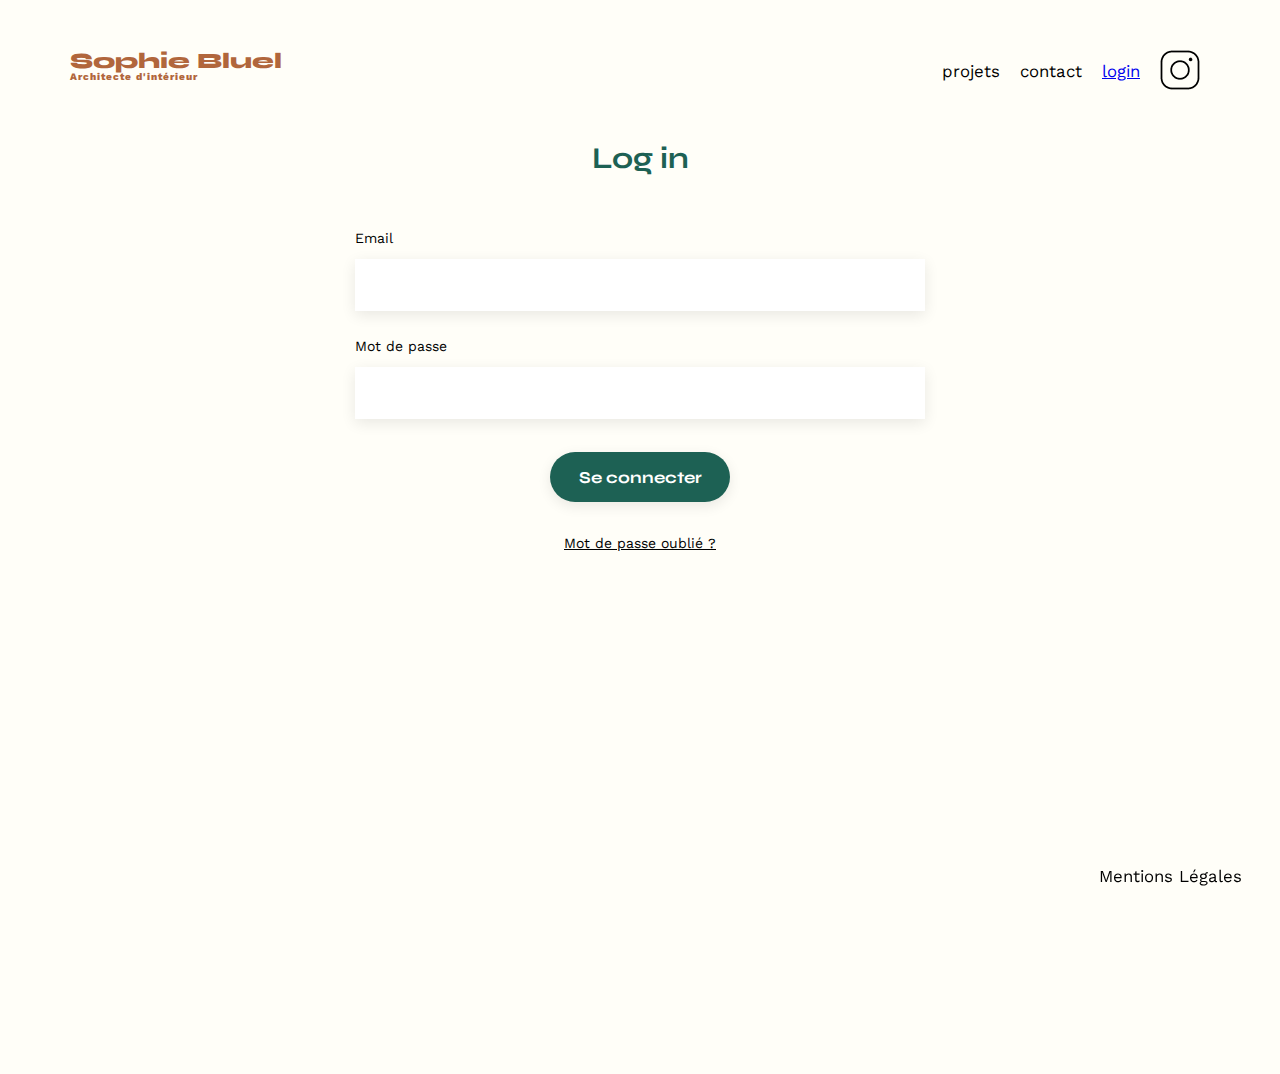
==== FrontEnd/login.html @ a752d365 "ajout page de login stylée" ====
<!DOCTYPE html>
<html lang="fr">
<head>
    <meta charset="UTF-8">
	<title>Sophie Bluel - login</title>
	<meta name="viewport" content="width=device-width, initial-scale=1.0">
	<link rel="preconnect" href="https://fonts.googleapis.com">
	<link rel="preconnect" href="https://fonts.gstatic.com" crossorigin>
	<link href="https://fonts.googleapis.com/css2?family=Syne:wght@700;800&family=Work+Sans&display=swap" rel="stylesheet">
	<meta name="description" content="">
	<link rel="stylesheet" href="./assets/style.css">
</head>
<body class="body_login">
    <header>
        <h1>Sophie Bluel <span>Architecte d'intérieur</span></h1>
        <nav>
            <ul>
                <li>projets</li>
                <li>contact</li>
                <li><a href="login.html">login</a></li>
                <li><img src="./assets/icons/instagram.png" alt="Instagram"></li>
            </ul>
        </nav>
    </header>
    <main>
        <section id="form_container">
            <h2>Log in</h2>
        <form id="login" action="#" method="post">
			
			<label for="email">Email</label>
			<input type="email" name="email" id="email">
			<label for="password">Mot de passe</label>
			<input type="password"  name="password" id="password">
			<input type="submit" value="Se connecter">
            <p>Mot de passe oublié ?</p>
		</form>
    </section>
    </main>
    <footer class="footer_login">
        <nav>
            <ul>
                <li>Mentions Légales</li>
            </ul>
        </nav>
    </footer>
</body>
</html>
---- FrontEnd/assets/style.css ----
/* http://meyerweb.com/eric/tools/css/reset/
   v2.0 | 20110126
   License: none (public domain)
*/

html, body, div, span, applet, object, iframe,
h1, h2, h3, h4, h5, h6, p, blockquote, pre,
a, abbr, acronym, address, big, cite, code,
del, dfn, em, img, ins, kbd, q, s, samp,
small, strike, strong, sub, sup, tt, var,
b, u, i, center,
dl, dt, dd, ol, ul, li,
fieldset, form, label, legend,
table, caption, tbody, tfoot, thead, tr, th, td,
article, aside, canvas, details, embed,
figure, figcaption, footer, header, hgroup,
menu, nav, output, ruby, section, summary,
time, mark, audio, video {
	margin: 0;
	padding: 0;
	border: 0;
	font-size: 100%;
	font: inherit;
	vertical-align: baseline;
}
/* HTML5 display-role reset for older browsers */
article, aside, details, figcaption, figure,
footer, header, hgroup, menu, nav, section {
	display: block;
}
body {
	line-height: 1;
}
ol, ul {
	list-style: none;
}
blockquote, q {
	quotes: none;
}
blockquote:before, blockquote:after,
q:before, q:after {
	content: '';
	content: none;
}
table {
	border-collapse: collapse;
	border-spacing: 0;
}
/** end reset css**/
body {
	max-width: 1140px;
	margin:auto;
	font-family: 'Work Sans' ;
	font-size: 14px;
	background-color: #FFFEF8;
}
header {
	display: flex;
	justify-content: space-between;
	margin: 50px 0
}
section {
	margin: 50px 0
}
form p{
	text-align: center;
	text-decoration: underline;
}

h1{
	display: flex;
	flex-direction: column;
	font-family: 'Syne';
	font-size: 22px;
	font-weight: 800;
	color: #B1663C
}

h1 > span {
	font-family: 'Work Sans';
	font-size:10px;
	letter-spacing: 0.1em;
;
}

h2{
	font-family: 'Syne';
	font-weight: 700;
	font-size: 30px;
	color: #1D6154
}
nav ul {
	display: flex;
	align-items: center;
	list-style-type: none;

}
nav li {
	padding: 0 10px;
	font-size: 1.2em;
}

li:hover {
	color: #B1663C;
}
#introduction {
	display: flex;
	align-items: center;
}
#introduction figure {
	flex: 1
}
#introduction img {
	display: block;
	margin: auto;
	width: 80%;
}

#introduction article {
	flex: 1
}
#introduction h2 {
	margin-bottom: 1em;
}

#introduction p {
	margin-bottom: 0.5em;
}
#portfolio h2 {
	text-align: center;
	margin-bottom: 1em;
}
.filters{
	display: flex;
	width: 600px;
	margin: auto;
	justify-content: space-around;
}
.filter{
	font-family: 'Syne';
	font-weight: 700;
	color: #1D6154;
	background-color: white ;
	margin : 2em auto ;
	min-width: 100px;
	height: 37px;
	text-align: center;
	border-radius: 60px ;
	padding: 0 15px;
	cursor: pointer;
	margin-right: 10px;
	border: 1px solid #1D6154
}
.filterSelected {
	color: white;
	background-color: #1D6154 ;
}
.gallery {
	width: 100%;
	display: grid;
	grid-template-columns: 1fr 1fr 1fr;
	grid-column-gap: 20px;
	grid-row-gap: 20px;
}

.gallery img {
	width: 100%;

}

#contact, #form_container {
	width: 50%;
margin: auto;
}
#contact, #form_container > * {
	text-align: center;

}
#contact h2{
	margin-bottom: 20px;
}
#contact form, #form_container form {
	text-align: left;
	margin-top:30px;
	display: flex;
	flex-direction: column;
}

#contact input, #form_container input {
	height: 50px;
	font-size: 1.2em;
	border: none;
	box-shadow: 0px 4px 14px rgba(0, 0, 0, 0.09);
}
#contact label, #form_container label {
	margin: 2em 0 1em 0;
}
#contact textarea {
	border: none;
	box-shadow: 0px 4px 14px rgba(0, 0, 0, 0.09);
}

input[type="submit"]{
	font-family: 'Syne';
	font-weight: 700;
	color: white;
	background-color: #1D6154;
	margin : 2em auto ;
	width: 180px;
	text-align: center;
	border-radius: 60px ;
}

footer nav ul {
	display: flex;
	justify-content: flex-end;
	margin: 2em
}

/* --------------- Log in page -----------------  */
.body_login {
	height: 1024px;
}

.footer_login {
	height: 60px;
	position: fixed;
	bottom: 0; 
	left: 0;
	width: 100%;
}
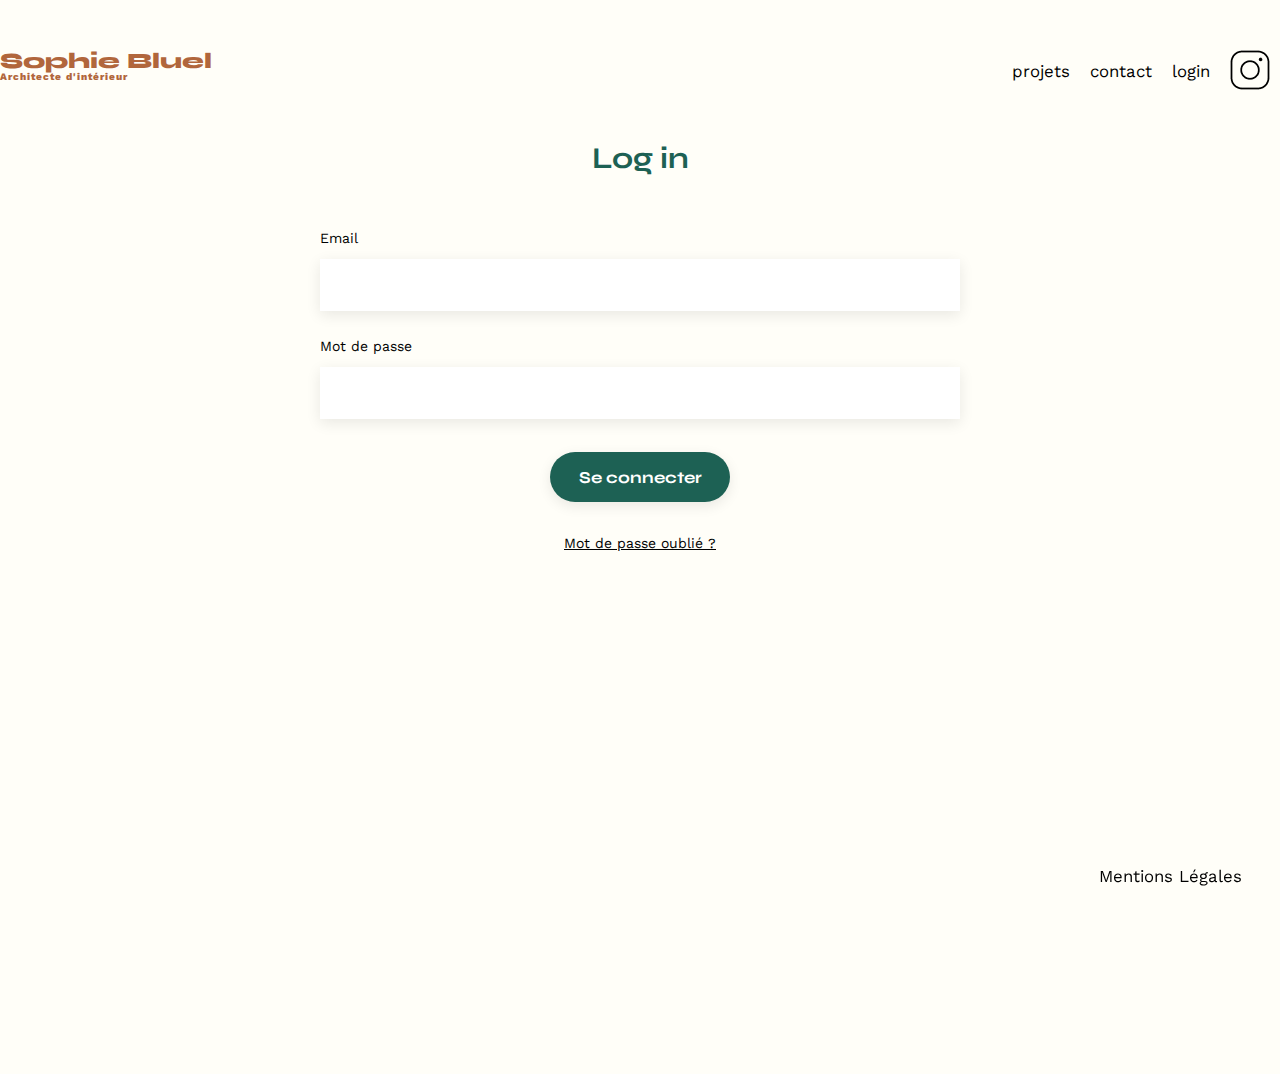
==== commit 005b5398: "page de login htmlcss ok, login.js et stockage du token ok, html page edition ok" ====
--- a/FrontEnd/login.html
+++ b/FrontEnd/login.html
@@ -17,7 +17,7 @@
             <ul>
                 <li>projets</li>
                 <li>contact</li>
-                <li><a href="login.html">login</a></li>
+                <li class="log"><a href="login.html">login</a></li>
                 <li><img src="./assets/icons/instagram.png" alt="Instagram"></li>
             </ul>
         </nav>
@@ -28,9 +28,10 @@
         <form id="login" action="#" method="post">
 			
 			<label for="email">Email</label>
-			<input type="email" name="email" id="email">
+			<input type="text" name="email" id="email">
 			<label for="password">Mot de passe</label>
 			<input type="password"  name="password" id="password">
+            <span class="error">Erreur dans l’identifiant ou le mot de passe</span>
 			<input type="submit" value="Se connecter">
             <p>Mot de passe oublié ?</p>
 		</form>
@@ -43,5 +44,6 @@
             </ul>
         </nav>
     </footer>
+    <script src="./scripts/login.js"></script>
 </body>
 </html>--- a/FrontEnd/assets/style.css
+++ b/FrontEnd/assets/style.css
@@ -48,11 +48,15 @@
 }
 /** end reset css**/
 body {
-	max-width: 1140px;
-	margin:auto;
+	max-width: 1440px;
+	margin: auto;
 	font-family: 'Work Sans' ;
 	font-size: 14px;
 	background-color: #FFFEF8;
+}
+.main-container {
+	max-width: 1140px;
+	margin:auto;
 }
 header {
 	display: flex;
@@ -100,8 +104,12 @@
 	font-size: 1.2em;
 }
 
-li:hover {
+li:hover, a:hover {
 	color: #B1663C;
+}
+nav li a {
+	text-decoration: none;
+	color: black;
 }
 #introduction {
 	display: flex;
@@ -209,6 +217,7 @@
 	width: 180px;
 	text-align: center;
 	border-radius: 60px ;
+	cursor: pointer;
 }
 
 footer nav ul {
@@ -228,4 +237,81 @@
 	bottom: 0; 
 	left: 0;
 	width: 100%;
+}
+
+.error {
+	margin: 2em 0 1em 0;
+	color:#EC6D5C;
+	font-weight: bold;
+	display: none;
+}
+
+/* ----------- edition mode -----------  */
+.admin{
+	display: none;
+}
+.adminBlock {
+	background-color: black;
+	display: flex; 
+	height: 59px;
+	justify-content: center	;
+}
+.infoEtBtn {
+	display: flex;
+	flex-direction: row;
+}
+.infoMode{
+	display: flex; 
+	flex-direction: row;
+	align-items: center;
+	justify-content: space-between;
+	
+}
+.infoMode p{
+	color: white;
+	width: 129px;
+	height: 19px;
+	font-weight: 400;
+	font-size: 16px;
+}
+.fa-regular{
+	color :white;
+	padding-right: 10px;
+
+}
+.btnPublish{
+	background-color: white;
+	margin : 2em auto ;
+	width: 216px;
+	height: 38px;
+	margin: 10px;
+	text-align: center;
+	border-radius: 60px ;
+	cursor: pointer;
+}
+.projetsEtEditProjets{
+	display: flex;
+	flex-direction: row;
+	justify-content: center;
+}
+.pen {
+	color: black;
+}
+.editProjets .editImgSoB{
+	font-family: Work Sans;
+	font-size: 14px;
+	font-weight: 400;
+	line-height: 16px;
+	letter-spacing: 0em;
+	text-align: center;
+	padding-left: 25px;
+    padding-top: 10px;
+	display: none;
+}
+.editProjets{
+	padding-left: 20px;
+	padding-top: 10px;
+}
+.editImgSoB{
+	padding-left: 55px;
 }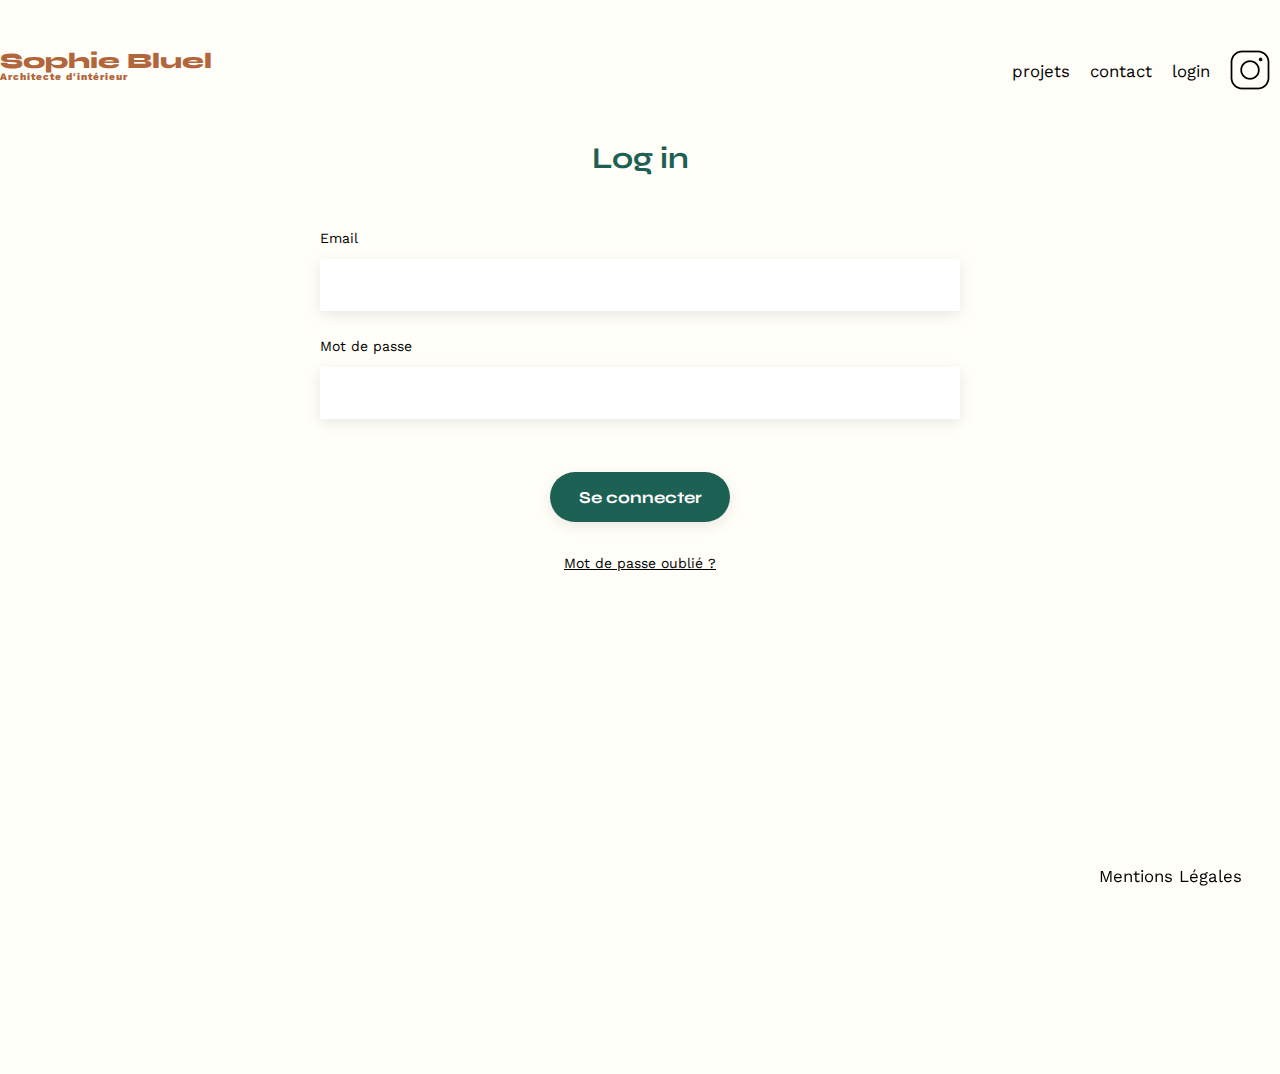
==== commit fa183d56: "fetch post ok et modif du css des gallery" ====
--- a/FrontEnd/login.html
+++ b/FrontEnd/login.html
@@ -25,13 +25,13 @@
     <main>
         <section id="form_container">
             <h2>Log in</h2>
-        <form id="login" action="#" method="post">
+        <form id="login" class="log-box" action="#" method="post">
 			
 			<label for="email">Email</label>
 			<input type="text" name="email" id="email">
 			<label for="password">Mot de passe</label>
 			<input type="password"  name="password" id="password">
-            <span class="error">Erreur dans l’identifiant ou le mot de passe</span>
+            <span class="error"></span>
 			<input type="submit" value="Se connecter">
             <p>Mot de passe oublié ?</p>
 		</form>
--- a/FrontEnd/assets/style.css
+++ b/FrontEnd/assets/style.css
@@ -97,7 +97,7 @@
 	display: flex;
 	align-items: center;
 	list-style-type: none;
-
+	cursor: pointer;
 }
 nav li {
 	padding: 0 10px;
@@ -172,13 +172,14 @@
 }
 
 .gallery img {
-	width: 100%;
+	width: 368px;
+    height: 492px;
 
 }
 
 #contact, #form_container {
 	width: 50%;
-margin: auto;
+	margin: auto;
 }
 #contact, #form_container > * {
 	text-align: center;
@@ -240,10 +241,11 @@
 }
 
 .error {
-	margin: 2em 0 1em 0;
 	color:#EC6D5C;
 	font-weight: bold;
-	display: none;
+	text-align: center;
+	margin: 10px;
+	/* visibility: hidden; */
 }
 
 /* ----------- edition mode -----------  */
@@ -256,9 +258,10 @@
 	height: 59px;
 	justify-content: center	;
 }
-.infoEtBtn {
+.infoEdition {
 	display: flex;
 	flex-direction: row;
+	align-items: center;
 }
 .infoMode{
 	display: flex; 
@@ -279,15 +282,8 @@
 	padding-right: 10px;
 
 }
-.btnPublish{
-	background-color: white;
-	margin : 2em auto ;
-	width: 216px;
-	height: 38px;
-	margin: 10px;
-	text-align: center;
-	border-radius: 60px ;
-	cursor: pointer;
+.editImgSoB{
+	visibility: hidden;
 }
 .projetsEtEditProjets{
 	display: flex;
@@ -297,7 +293,7 @@
 .pen {
 	color: black;
 }
-.editProjets .editImgSoB{
+.editProjets {
 	font-family: Work Sans;
 	font-size: 14px;
 	font-weight: 400;
@@ -311,7 +307,300 @@
 .editProjets{
 	padding-left: 20px;
 	padding-top: 10px;
-}
-.editImgSoB{
+	display: none;
+}
+/* .editImgSoB{
 	padding-left: 55px;
-}+	display: none;
+} */
+/* -------------------- Modal ------------------  */
+.modal {
+	position: absolute;
+	width: 1440px;
+	height: 3326px;
+	top: 59px;
+	border-radius: 10px;
+	background: rgba(0,0,0,0.3);
+	display: none;
+}
+.modal-wrapper {
+	position: absolute;
+    width: 629px;
+    height: 731px;
+    top: 660px;
+    left: 405px;
+    border-radius: 10px;
+    background: rgba(255, 255, 255, 1);
+}
+.delete-img {
+display: block;
+}
+.add-img {
+	display: none;
+}
+.delete-img h1, .add-img h1 {
+	font-family: 'Work Sans';
+	font-size: 26px;
+	font-weight: 400;
+	line-height: 30px;
+	letter-spacing: 0em;
+	text-align: center;
+	margin-top: 100px;
+	margin-bottom: 30px;
+	color:black;
+}
+
+.btn-closeModal{
+	border: none;
+	background: none;
+	width: 24px;
+	height: 24px;
+	cursor: pointer;
+	margin:20px;
+	float: right;
+}
+.close-modal-text{
+	display: none;
+}
+.bottom-modal{
+	display: flex;
+	flex-direction: column;
+	justify-content: center;
+}
+.greyLine {
+	background: rgba(179, 179, 179, 1);
+	border: 1px solid rgba(179, 179, 179, 1);
+	width: 420px;
+	margin: auto;
+	margin-bottom: 30px;
+}
+#addPhoto {
+	font-family: 'Syne';
+	font-size: 14px;
+	font-weight: 700;
+	line-height: 17px;
+	letter-spacing: 0em;
+	text-align: center;
+	width: 237px;
+	margin: auto;
+	height: 36px;
+	top: 1267px;
+	margin-bottom: 30px;
+	left: 600px;
+	border-radius: 60px;
+	color: white;
+	background: rgba(29, 97, 84, 1);
+	border: 1px solid #1D6154;
+	cursor: pointer;
+}
+
+
+.gallerymodal{
+	display: flex;
+	flex-direction: row;
+	flex-wrap: wrap;
+	justify-content: space-between;
+	gap: 10px;
+	margin: 40px 90px;
+	/* max 5 cards par ligne */
+}
+.gallerymodal-card{
+	width:76.86px;
+	height: 116px;
+	position:relative;
+	display: flex;
+}
+.gallerymodal-card-img {
+	width: 76.61px;
+	height: 102.56px;
+	object-fit: cover;
+}
+.gallerymodal-card-btn {
+	margin-top: 5px;
+    border: none;
+    background: none;
+    font-family: Work Sans;
+	position: absolute;
+    top: 100px;
+    font-size: 12px;
+	padding: 0;
+	cursor: pointer;
+}
+.icon-trash {
+	background-color: black;
+	color: white;
+    width: 17px;
+    height: 17px;
+    position: absolute;
+    display: flex;
+    justify-content: center;
+    align-items: center;
+    border-radius: 3px;
+    margin-top: 5px;
+	cursor: pointer;
+    margin-left: 55px;
+}
+/* ____ dl nouvelle image ____ */
+/* .modal-wrapper2{
+	position: absolute;
+    width: 629px;
+    height: 731px;
+    top: 660px;
+    left: 405px;
+    border-radius: 10px;
+    background: rgba(255, 255, 255, 1);
+} */
+.btn-nav {
+	display: flex;
+	justify-content: space-between;
+}
+.btn-goback {
+	display: none;
+	border: none;
+	background: none;
+	width: 24px;
+	height: 24px;
+	cursor: pointer;
+	float: left;
+	margin: 20px;
+}
+
+.modal-wrapper2 h1 {
+	font-family: 'Work Sans';
+	font-size: 26px;
+	font-weight: 400;
+	line-height: 30px;
+	text-align: center;
+	margin-bottom: 30px;
+	color:black;
+}
+#formNewImage{
+	height: 500px;
+}
+.image-box {
+	width: 420px;
+	height: 169px;
+	margin: auto;
+}
+.image-preview {
+	height: 169px;
+	display: flex;
+	flex-direction: column;
+	justify-content: space-evenly;
+	align-items: center;
+	border-radius: 3px;
+	background-color: #E8F1F6;
+	position: relative;
+	margin-bottom: 10px;
+}
+
+.visually-hidden {
+	position: absolute !important;
+	height: 1px;
+	width: 1px;
+	overflow: hidden;
+	clip: rect(1px, 1px, 1px, 1px);
+  }
+  
+  input.visually-hidden:is(:focus, :focus-within) + label {
+	outline: thin dotted;
+  }
+  .preview-img{
+	width: 129px;
+    height: 169px;
+	display: none;
+	position: absolute;
+    object-fit: cover;
+    margin: auto;
+  }
+/* input[type="file"]::file-selector-button{
+	visibility: hidden;
+} */
+#file {
+visibility: hidden;
+position: absolute;
+bottom: 40px;
+}
+.btn-downloadPhoto{
+	text-align: center;
+	align-items: center;
+	width: 173px;
+	height: 36px;
+	border-radius: 50px;
+	background: #CBD6DC;
+	border: 1px solid #CBD6DC;
+	cursor: pointer;
+}
+.labelajoutphoto{
+	color: #306685;
+	font-family: 'Work Sans';
+	line-height: 16px;
+	font-size: 14px;
+	font-weight: 500;
+}
+#btn-valid  {
+	font-family: 'Work Sans';
+	font-size: 14px;
+	font-weight: 500;
+	line-height: 16px;
+	letter-spacing: 0em;
+	text-align: center;
+	width: 173px;
+	height: 36px;
+	border-radius: 50px;
+	color: white;
+	background: #B3B3B3;
+	border: 1px solid #B3B3B3;
+	cursor: pointer;
+	
+}
+.formatPhoto{
+	font-family: Work Sans;
+	font-size: 10px;
+	font-weight: 400;
+	line-height: 12px;
+	letter-spacing: 0em;
+	color: #444444;
+	text-align: center;
+}
+.icon-img{
+	width: 76px;
+	height: 76px;
+	display: flex;
+	align-items: center;
+}
+.title-box, .categorie-box{
+	margin: auto;
+	width: 420px;
+	/* height: 145px; */
+	margin-top: 40px;
+}
+.title-box form, .categorie-box form {
+	text-align: left;
+	display: flex;
+	flex-direction: column;
+}
+.title-box label, .categorie-box label{
+margin: 1em 0 1em 0;
+}
+
+.title-box input, .categorie-box select {
+	width: 420px;
+	height: 50px;
+	font-size: 1.2em;
+	margin-bottom: 10px;
+	border: none;
+	box-shadow: 0px 4px 14px rgba(0, 0, 0, 0.09);
+}
+.bottom-modal2{
+	display: flex;
+	flex-direction: column;
+	justify-content: center;
+	margin-top: 50px;
+	width: 420px;
+	margin: auto;
+}
+#btn-valid {
+	margin:auto;
+}
+
